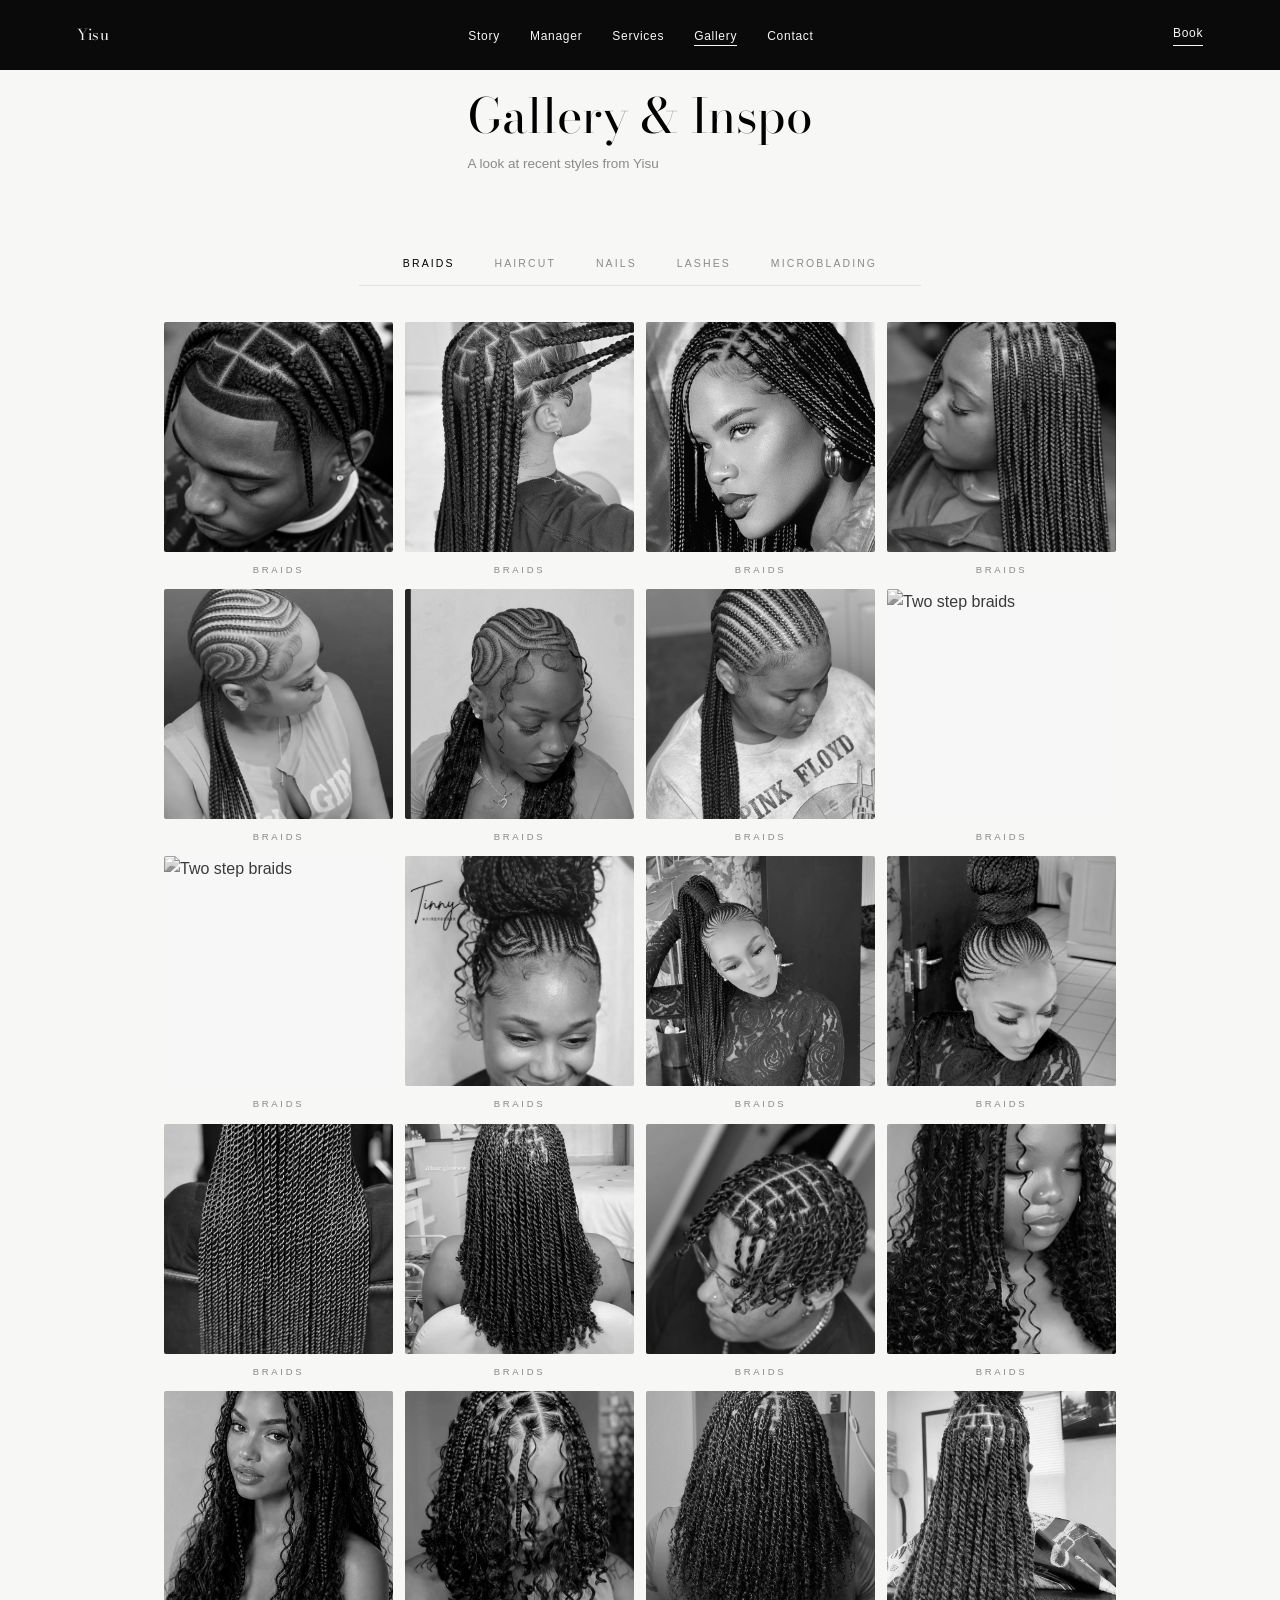
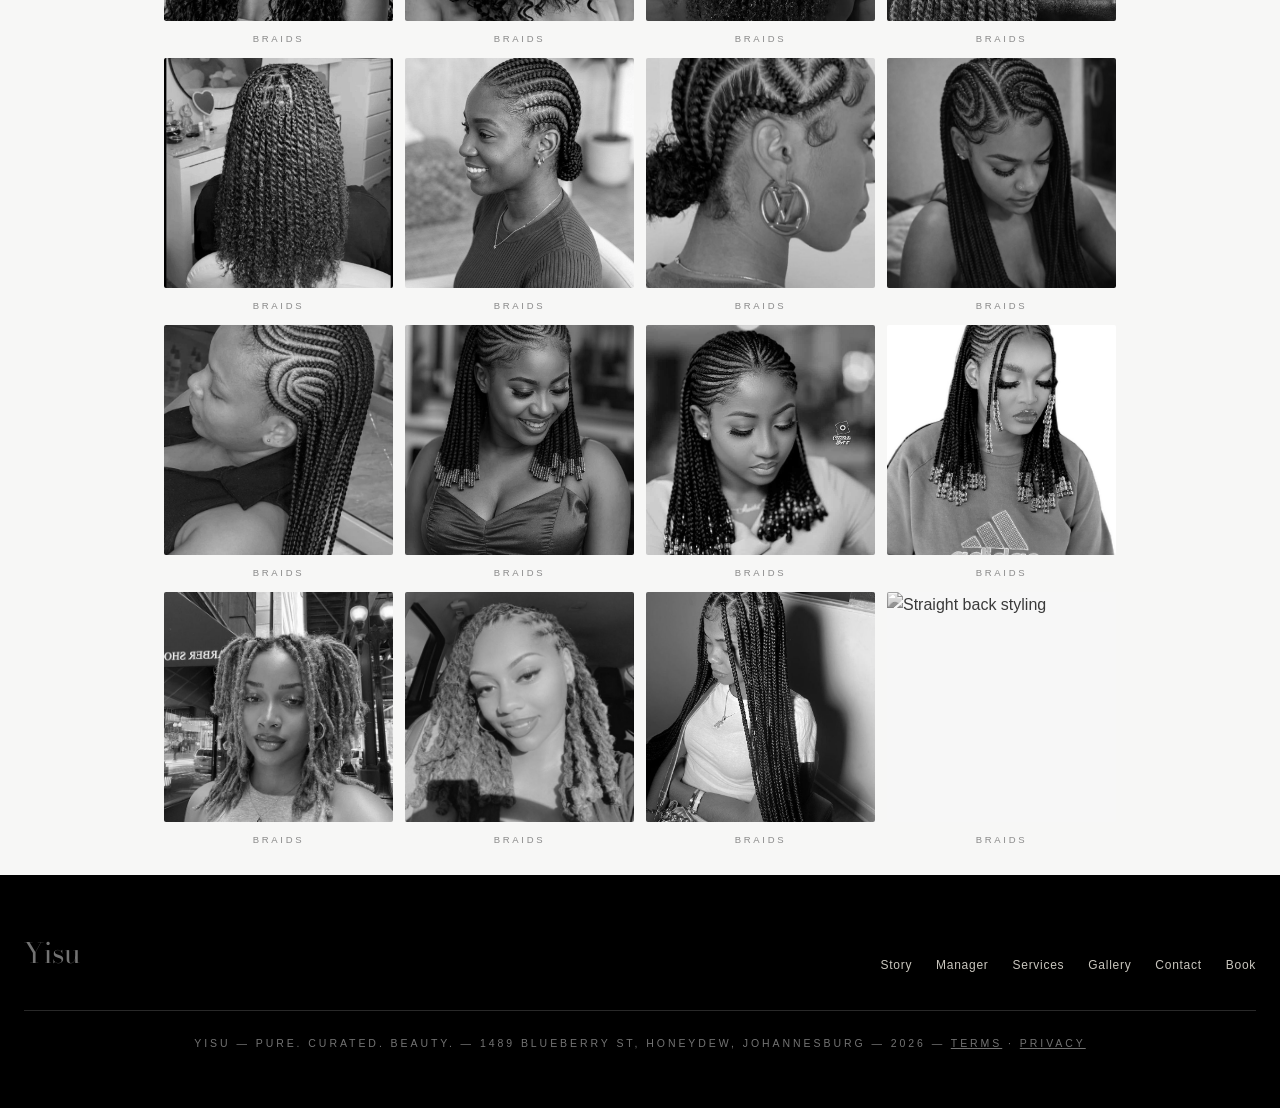
==== yisu-beauty-gallery.html @ 81890f87 "first commit" ====
<!DOCTYPE html>
<html lang="en">
<head>
<meta charset="UTF-8">
<meta name="viewport" content="width=device-width, initial-scale=1.0">
<title>Gallery — Yisu</title>
<meta name="description" content="Recent work from Yisu — braids, haircuts, nails, lashes and microblading.">
<link rel="preconnect" href="https://fonts.googleapis.com">
<link rel="preconnect" href="https://fonts.gstatic.com" crossorigin>
<link href="https://fonts.googleapis.com/css2?family=Bodoni+Moda:ital,opsz,wght@0,6..96,400;1,6..96,400&family=Archivo:wght@400;500&display=swap" rel="stylesheet">
<link rel="icon" type="image/svg+xml" href="favicon.svg">
<link rel="stylesheet" href="style.css">
<link rel="stylesheet" href="legacy-booking.css">
</head>
<body>

<nav class="nav nav--solid">
  <a href="index.html" class="nav-mark">Yisu</a>
  <ul class="nav-links">
    <li><a href="index.html#story">Story</a></li>
    <li><a href="index.html#team">Manager</a></li>
    <li><a href="services.html">Services</a></li>
    <li><a href="yisu-beauty-gallery.html" class="is-active">Gallery</a></li>
    <li><a href="index.html#contact">Contact</a></li>
  </ul>
  <a href="yisu-booking.html" class="nav-cta">Book</a>
</nav>

<section class="salon-hero">
  <a href="index.html" class="back-link">&larr; Yisu</a>
  <h1>Gallery &amp; Inspo</h1>
  <p class="salon-address">A look at recent styles from Yisu</p>
</section>

<div class="category-tabs">
  <button class="tab active" data-gallery-category="braids">Braids</button>
  <button class="tab" data-gallery-category="haircut-styles">Haircut</button>
  <button class="tab" data-gallery-category="nails">Nails</button>
  <button class="tab" data-gallery-category="lashes">Lashes</button>
  <button class="tab" data-gallery-category="microblading">Microblading</button>
</div>

<div class="gallery-grid" id="galleryGrid">

  <!-- Braids -->
  <div class="gallery-item" data-gallery-category="braids">
    <img data-lightbox="gallery" src="images/braidsmen.jpg" alt="Men's braids">
    <p class="gallery-caption">Braids</p>
  </div>
  <div class="gallery-item" data-gallery-category="braids">
    <img data-lightbox="gallery" src="images/single-box.jpg" alt="Box braids">
    <p class="gallery-caption">Braids</p>
  </div>
  <div class="gallery-item" data-gallery-category="braids">
    <img data-lightbox="gallery" src="images/singles2.jpg" alt="Singles">
    <p class="gallery-caption">Braids</p>
  </div>
  <div class="gallery-item" data-gallery-category="braids">
    <img data-lightbox="gallery" src="images/singles1.jpg" alt="Singles">
    <p class="gallery-caption">Braids</p>
  </div>
  <div class="gallery-item" data-gallery-category="braids">
    <img data-lightbox="gallery" src="images/straightback1.jpg" alt="Straight back">
    <p class="gallery-caption">Braids</p>
  </div>
  <div class="gallery-item" data-gallery-category="braids">
    <img data-lightbox="gallery" src="images/straightback2.jpg" alt="Straight back">
    <p class="gallery-caption">Braids</p>
  </div>
  <div class="gallery-item" data-gallery-category="braids">
    <img data-lightbox="gallery" src="images/straightback4.jpg" alt="Straight back">
    <p class="gallery-caption">Braids</p>
  </div>
  <div class="gallery-item" data-gallery-category="braids">
    <img data-lightbox="gallery" src="images/2-step-braids-1.jpg" alt="Two step braids">
    <p class="gallery-caption">Braids</p>
  </div>
  <div class="gallery-item" data-gallery-category="braids">
    <img data-lightbox="gallery" src="images/2-step-braids-2.jpg" alt="Two step braids">
    <p class="gallery-caption">Braids</p>
  </div>
  <div class="gallery-item" data-gallery-category="braids">
    <img data-lightbox="gallery" src="images/straightup1.jpg" alt="Straight up">
    <p class="gallery-caption">Braids</p>
  </div>
  <div class="gallery-item" data-gallery-category="braids">
    <img data-lightbox="gallery" src="images/straightup2.jpg" alt="Straight up">
    <p class="gallery-caption">Braids</p>
  </div>
  <div class="gallery-item" data-gallery-category="braids">
    <img data-lightbox="gallery" src="images/straightup3.jpg" alt="Straight up">
    <p class="gallery-caption">Braids</p>
  </div>
  <div class="gallery-item" data-gallery-category="braids">
    <img data-lightbox="gallery" src="images/twist1.jpg" alt="Twist">
    <p class="gallery-caption">Braids</p>
  </div>
  <div class="gallery-item" data-gallery-category="braids">
    <img data-lightbox="gallery" src="images/twist2.jpg" alt="Twist">
    <p class="gallery-caption">Braids</p>
  </div>
  <div class="gallery-item" data-gallery-category="braids">
    <img data-lightbox="gallery" src="images/twist3.jpg" alt="Twist">
    <p class="gallery-caption">Braids</p>
  </div>
  <div class="gallery-item" data-gallery-category="braids">
    <img data-lightbox="gallery" src="images/knotless1.jpg" alt="Knotless">
    <p class="gallery-caption">Braids</p>
  </div>
  <div class="gallery-item" data-gallery-category="braids">
    <img data-lightbox="gallery" src="images/knotless2.jpg" alt="Knotless">
    <p class="gallery-caption">Braids</p>
  </div>
  <div class="gallery-item" data-gallery-category="braids">
    <img data-lightbox="gallery" src="images/knotless3.jpg" alt="Knotless">
    <p class="gallery-caption">Braids</p>
  </div>
  <div class="gallery-item" data-gallery-category="braids">
    <img data-lightbox="gallery" src="images/kinky1.jpg" alt="Kinky braids">
    <p class="gallery-caption">Braids</p>
  </div>
  <div class="gallery-item" data-gallery-category="braids">
    <img data-lightbox="gallery" src="images/kinky2.jpg" alt="Kinky braids">
    <p class="gallery-caption">Braids</p>
  </div>
  <div class="gallery-item" data-gallery-category="braids">
    <img data-lightbox="gallery" src="images/kinky3.jpg" alt="Kinky braids">
    <p class="gallery-caption">Braids</p>
  </div>
  <div class="gallery-item" data-gallery-category="braids">
    <img data-lightbox="gallery" src="images/corn1.jpg" alt="Freehand">
    <p class="gallery-caption">Braids</p>
  </div>
  <div class="gallery-item" data-gallery-category="braids">
    <img data-lightbox="gallery" src="images/corn2.jpg" alt="Freehand">
    <p class="gallery-caption">Braids</p>
  </div>
  <div class="gallery-item" data-gallery-category="braids">
    <img data-lightbox="gallery" src="images/twostepL1.jpg" alt="Two steps (long)">
    <p class="gallery-caption">Braids</p>
  </div>
  <div class="gallery-item" data-gallery-category="braids">
    <img data-lightbox="gallery" src="images/twostepL2.jpg" alt="Two steps (long)">
    <p class="gallery-caption">Braids</p>
  </div>
  <div class="gallery-item" data-gallery-category="braids">
    <img data-lightbox="gallery" src="images/twostepshort1.jpg" alt="Two steps (short)">
    <p class="gallery-caption">Braids</p>
  </div>
  <div class="gallery-item" data-gallery-category="braids">
    <img data-lightbox="gallery" src="images/twostepshort2.jpg" alt="Two steps (short)">
    <p class="gallery-caption">Braids</p>
  </div>
  <div class="gallery-item" data-gallery-category="braids">
    <img data-lightbox="gallery" src="images/twostepshort3.jpg" alt="Two steps (short)">
    <p class="gallery-caption">Braids</p>
  </div>
  <div class="gallery-item" data-gallery-category="braids">
    <img data-lightbox="gallery" src="images/dreadlock1.jpg" alt="Dreadlocks">
    <p class="gallery-caption">Braids</p>
  </div>
  <div class="gallery-item" data-gallery-category="braids">
    <img data-lightbox="gallery" src="images/dreadlock2.jpg" alt="Dreadlocks">
    <p class="gallery-caption">Braids</p>
  </div>
  <div class="gallery-item" data-gallery-category="braids">
    <img data-lightbox="gallery" src="images/boxbraids1.jpg" alt="Box braids">
    <p class="gallery-caption">Braids</p>
  </div>
  <div class="gallery-item" data-gallery-category="braids">
    <img data-lightbox="gallery" src="images/straightback-video.jpeg" alt="Straight back styling">
    <p class="gallery-caption">Braids</p>
  </div>

  <!-- Haircut -->
  <div class="gallery-item" data-gallery-category="haircut-styles" style="display:none;">
    <img data-lightbox="gallery" src="images/haircut.jpg" alt="Haircut">
    <p class="gallery-caption">Haircut</p>
  </div>
  <div class="gallery-item" data-gallery-category="haircut-styles" style="display:none;">
    <img data-lightbox="gallery" src="images/haircut2.jpg" alt="Haircut">
    <p class="gallery-caption">Haircut</p>
  </div>
  <div class="gallery-item" data-gallery-category="haircut-styles" style="display:none;">
    <img data-lightbox="gallery" src="images/haircut3.jpg" alt="Haircut">
    <p class="gallery-caption">Haircut</p>
  </div>
  <div class="gallery-item" data-gallery-category="haircut-styles" style="display:none;">
    <img data-lightbox="gallery" src="images/haircut4.jpg" alt="Haircut">
    <p class="gallery-caption">Haircut</p>
  </div>
  <div class="gallery-item" data-gallery-category="haircut-styles" style="display:none;">
    <img data-lightbox="gallery" src="images/haircut5.jpg" alt="Haircut">
    <p class="gallery-caption">Haircut</p>
  </div>
  <div class="gallery-item" data-gallery-category="haircut-styles" style="display:none;">
    <img data-lightbox="gallery" src="images/haircut6.jpg" alt="Haircut">
    <p class="gallery-caption">Haircut</p>
  </div>
  <div class="gallery-item" data-gallery-category="haircut-styles" style="display:none;">
    <img data-lightbox="gallery" src="images/cutandbeard.jpg" alt="Cut and beard">
    <p class="gallery-caption">Haircut</p>
  </div>
  <div class="gallery-item" data-gallery-category="haircut-styles" style="display:none;">
    <img data-lightbox="gallery" src="images/cutandbleach.jpg" alt="Cut and bleach">
    <p class="gallery-caption">Haircut</p>
  </div>
  <div class="gallery-item" data-gallery-category="haircut-styles" style="display:none;">
    <img data-lightbox="gallery" src="images/cutanddye.jpg" alt="Cut and dye">
    <p class="gallery-caption">Haircut</p>
  </div>
  <div class="gallery-item" data-gallery-category="haircut-styles" style="display:none;">
    <img data-lightbox="gallery" src="images/cutanddye3.jpg" alt="Cut and dye">
    <p class="gallery-caption">Haircut</p>
  </div>
  <div class="gallery-item" data-gallery-category="haircut-styles" style="display:none;">
    <img data-lightbox="gallery" src="images/cutandbraids.jpg" alt="Cut and braids">
    <p class="gallery-caption">Haircut</p>
  </div>
  <div class="gallery-item" data-gallery-category="haircut-styles" style="display:none;">
    <img data-lightbox="gallery" src="images/trim.jpg" alt="Trim">
    <p class="gallery-caption">Haircut</p>
  </div>
  <div class="gallery-item" data-gallery-category="haircut-styles" style="display:none;">
    <img data-lightbox="gallery" src="images/trim2.jpg" alt="Trim">
    <p class="gallery-caption">Haircut</p>
  </div>
  <div class="gallery-item" data-gallery-category="haircut-styles" style="display:none;">
    <img data-lightbox="gallery" src="images/trim3.jpg" alt="Trim">
    <p class="gallery-caption">Haircut</p>
  </div>
  <div class="gallery-item" data-gallery-category="haircut-styles" style="display:none;">
    <img data-lightbox="gallery" src="images/grey-hair.jpg" alt="Grey hair colour">
    <p class="gallery-caption">Haircut</p>
  </div>

  <!-- Nails -->
  <div class="gallery-item" data-gallery-category="nails" style="display:none;">
    <img data-lightbox="gallery" src="images/acrylicshort2.jpeg" alt="Acrylic nails">
    <p class="gallery-caption">Nails</p>
  </div>
  <div class="gallery-item" data-gallery-category="nails" style="display:none;">
    <img data-lightbox="gallery" src="images/acrylicshort.jpg" alt="Acrylic nails">
    <p class="gallery-caption">Nails</p>
  </div>
  <div class="gallery-item" data-gallery-category="nails" style="display:none;">
    <img data-lightbox="gallery" src="images/acrylic6.jpg" alt="Acrylic nails">
    <p class="gallery-caption">Nails</p>
  </div>
  <div class="gallery-item" data-gallery-category="nails" style="display:none;">
    <img data-lightbox="gallery" src="images/acrylic5.jpg" alt="Acrylic nails">
    <p class="gallery-caption">Nails</p>
  </div>
  <div class="gallery-item" data-gallery-category="nails" style="display:none;">
    <img data-lightbox="gallery" src="images/acrylic4.jpg" alt="Acrylic nails">
    <p class="gallery-caption">Nails</p>
  </div>
  <div class="gallery-item" data-gallery-category="nails" style="display:none;">
    <img data-lightbox="gallery" src="images/acrylic3.jpg" alt="Acrylic nails">
    <p class="gallery-caption">Nails</p>
  </div>
  <div class="gallery-item" data-gallery-category="nails" style="display:none;">
    <img data-lightbox="gallery" src="images/acrylic2.jpg" alt="Acrylic nails">
    <p class="gallery-caption">Nails</p>
  </div>
  <div class="gallery-item" data-gallery-category="nails" style="display:none;">
    <img data-lightbox="gallery" src="images/acrylic1.jpg" alt="Acrylic nails">
    <p class="gallery-caption">Nails</p>
  </div>

  <!-- Lashes -->
  <div class="gallery-item" data-gallery-category="lashes" style="display:none;">
    <img data-lightbox="gallery" src="images/cluster2.jpg" alt="Cluster lashes">
    <p class="gallery-caption">Lashes</p>
  </div>
  <div class="gallery-item" data-gallery-category="lashes" style="display:none;">
    <img data-lightbox="gallery" src="images/cluster3.jpg" alt="Cluster lashes">
    <p class="gallery-caption">Lashes</p>
  </div>
  <div class="gallery-item" data-gallery-category="lashes" style="display:none;">
    <img data-lightbox="gallery" src="images/indi1.jpg" alt="Individual lashes">
    <p class="gallery-caption">Lashes</p>
  </div>
  <div class="gallery-item" data-gallery-category="lashes" style="display:none;">
    <img data-lightbox="gallery" src="images/indi2.jpg" alt="Individual lashes">
    <p class="gallery-caption">Lashes</p>
  </div>
  <div class="gallery-item" data-gallery-category="lashes" style="display:none;">
    <img data-lightbox="gallery" src="images/indi3.jpg" alt="Individual lashes">
    <p class="gallery-caption">Lashes</p>
  </div>

  <!-- Microblading -->
  <div class="gallery-item" data-gallery-category="microblading" style="display:none;">
    <img data-lightbox="gallery" src="images/micorblading1.jpg" alt="Microblading">
    <p class="gallery-caption">Microblading</p>
  </div>
  <div class="gallery-item" data-gallery-category="microblading" style="display:none;">
    <img data-lightbox="gallery" src="images/micorblading2.jpg" alt="Microblading">
    <p class="gallery-caption">Microblading</p>
  </div>
  <div class="gallery-item" data-gallery-category="microblading" style="display:none;">
    <img data-lightbox="gallery" src="images/microblading3.jpg" alt="Microblading">
    <p class="gallery-caption">Microblading</p>
  </div>

</div>

<footer class="site-footer">
  <div class="footer-top">
    <span class="footer-mark">Yisu</span>
    <ul class="footer-nav">
      <li><a href="index.html#story">Story</a></li>
      <li><a href="index.html#team">Manager</a></li>
      <li><a href="services.html">Services</a></li>
      <li><a href="yisu-beauty-gallery.html">Gallery</a></li>
      <li><a href="index.html#contact">Contact</a></li>
      <li><a href="yisu-booking.html">Book</a></li>
    </ul>
  </div>
  <p class="footer-fine">Yisu — Pure. Curated. Beauty. — 1489 Blueberry St, Honeydew, Johannesburg — 2026 — <a href="terms.html" style="color:inherit;">Terms</a> &middot; <a href="privacy.html" style="color:inherit;">Privacy</a></p>
</footer>

<script src="script.js"></script>
<script>
  document.querySelectorAll('.tab').forEach(function (tab) {
    tab.addEventListener('click', function () {
      document.querySelectorAll('.tab').forEach(t => t.classList.remove('active'));
      tab.classList.add('active');
      const category = tab.getAttribute('data-gallery-category');
      document.querySelectorAll('.gallery-item').forEach(function (item) {
        item.style.display = item.getAttribute('data-gallery-category') === category ? 'block' : 'none';
      });
    });
  });
</script>

</body>
</html>
---- style.css ----
/* ============================================================
   YISU — standalone brand site
   Grounded in the logo: macro/glitter photography, didone
   wordmark, tight editorial grid, texture over flat minimalism.
   ============================================================ */

:root {
  --ink:      #0A0A0A;
  --paper:    #FAFAF8;
  --stone:    #C9C6BE;
  --taupe:    #8A8580;
  --line:     rgba(10, 10, 10, 0.12);
  --line-on-dark: rgba(255, 255, 255, 0.16);

  --display: "Bodoni Moda", Didot, "Times New Roman", serif;
  --sans: "Archivo", -apple-system, BlinkMacSystemFont, "Segoe UI", sans-serif;

  --ease: cubic-bezier(0.16, 1, 0.3, 1);
  --edge: 6vw;
}

* { box-sizing: border-box; }

html { scroll-behavior: smooth; }

body {
  margin: 0;
  background: var(--paper);
  color: var(--ink);
  font-family: var(--sans);
  font-size: 16px;
  font-weight: 400;
  line-height: 1.6;
  -webkit-font-smoothing: antialiased;
}

img { max-width: 100%; display: block; }
a { color: inherit; }

::selection { background: var(--ink); color: var(--paper); }

@media (prefers-reduced-motion: reduce) {
  html { scroll-behavior: auto; }
  * { animation: none !important; transition: none !important; }
}

/* ============================================================
   NAV — thin, fixed, minimal. No logo lockup repeated —
   the wordmark only appears once, in the hero.
   ============================================================ */

.nav {
  position: fixed;
  top: 0; left: 0; right: 0;
  z-index: 90;
  display: flex;
  align-items: center;
  justify-content: space-between;
  padding: 22px var(--edge);
  mix-blend-mode: difference;
  transition: background 0.3s var(--ease), padding 0.3s var(--ease);
}

.nav--solid {
  mix-blend-mode: normal;
  background: var(--ink);
}

.nav.is-scrolled {
  mix-blend-mode: normal;
  background: var(--ink);
  padding-top: 16px;
  padding-bottom: 16px;
}

.nav * { color: var(--paper); }

.nav-mark {
  font-family: var(--display);
  font-size: 15px;
  letter-spacing: 0.02em;
  text-decoration: none;
}

.nav-links {
  display: flex;
  gap: 30px;
  list-style: none;
  margin: 0;
  padding: 0;
}

.nav-links a {
  font-size: 12px;
  letter-spacing: 0.06em;
  text-decoration: none;
  position: relative;
  padding-bottom: 3px;
}

.nav-links a::after {
  content: "";
  position: absolute;
  left: 0; bottom: 0;
  width: 100%;
  height: 1px;
  background: currentColor;
  transform: scaleX(0);
  transform-origin: right;
  transition: transform 0.5s var(--ease);
}

.nav-links a:hover::after,
.nav-links a.is-active::after {
  transform: scaleX(1);
  transform-origin: left;
}

.nav-cta {
  font-size: 12px;
  letter-spacing: 0.06em;
  text-decoration: none;
  border-bottom: 1px solid currentColor;
  padding-bottom: 2px;
}

@media (max-width: 720px) {
  .nav-links { display: none; }
}

/* ============================================================
   HERO — a single full-bleed image. The buttons float over it,
   pinned low so they clear the logo sitting mid-frame.
   ============================================================ */

.hero {
  position: relative;
  height: 100svh;
  min-height: 560px;
  background: #050505;
  overflow: hidden;
}

.hero-image {
  position: absolute;
  inset: 0;
}

.hero-image .frame {
  position: absolute;
  inset: 0;
  background-size: cover;
  background-position: center;
  animation: heroSettle 2.4s var(--ease) both;
}

@keyframes heroSettle {
  from { transform: scale(1.06); opacity: 0.4; }
  to   { transform: scale(1);    opacity: 1; }
}

/* soft dark base so the buttons stay legible on any photo */
.hero-image::after {
  content: "";
  position: absolute;
  inset: 0;
  background: linear-gradient(to top, rgba(10,10,10,0.62) 0%, rgba(10,10,10,0) 38%);
  pointer-events: none;
}

.hero-actions {
  position: absolute;
  left: 0; right: 0;
  bottom: clamp(36px, 9vh, 88px);
  z-index: 2;
  display: flex;
  justify-content: center;
  gap: 18px;
  padding: 0 var(--edge);
  flex-wrap: wrap;
}

.btn {
  display: inline-flex;
  align-items: center;
  justify-content: center;
  gap: 10px;
  font-size: 13px;
  letter-spacing: 0.04em;
  text-decoration: none;
  padding: 16px 30px;
  border: 1px solid currentColor;
  transition: background 0.4s var(--ease), color 0.4s var(--ease), border-color 0.4s var(--ease);
}

.btn-solid {
  background: var(--paper);
  color: var(--ink);
  border-color: var(--paper);
}

.btn-solid:hover { background: transparent; color: var(--paper); }

.btn-ghost {
  color: var(--paper);
  background: rgba(10, 10, 10, 0.35);
  backdrop-filter: blur(6px);
  -webkit-backdrop-filter: blur(6px);
}

.btn-ghost:hover { background: var(--paper); color: var(--ink); }

@media (max-width: 520px) {
  .hero-actions { flex-direction: column; align-items: stretch; }
}

.visually-hidden {
  position: absolute;
  width: 1px; height: 1px;
  margin: -1px; padding: 0;
  overflow: hidden;
  clip: rect(0, 0, 0, 0);
  white-space: nowrap;
  border: 0;
}

/* ============================================================
   SECTION SHELL
   ============================================================ */

.section {
  padding: clamp(70px, 12vw, 140px) var(--edge);
  border-top: 1px solid var(--line);
}

.section-head {
  display: grid;
  grid-template-columns: minmax(0, 340px) 1fr;
  gap: clamp(24px, 5vw, 70px);
  margin-bottom: clamp(46px, 7vw, 88px);
}

@media (max-width: 780px) {
  .section-head { grid-template-columns: 1fr; }
}

.section-kicker {
  font-family: var(--display);
  font-style: italic;
  font-size: 20px;
  color: var(--taupe);
  margin: 0;
}

.section-title {
  font-family: var(--display);
  font-weight: 400;
  font-size: clamp(2rem, 4vw, 2.9rem);
  line-height: 1.08;
  letter-spacing: -0.01em;
  margin: 0 0 20px;
  max-width: 14ch;
}

.section-lede {
  font-size: 15px;
  color: var(--taupe);
  max-width: 42ch;
  line-height: 1.7;
  margin: 0;
}

/* ============================================================
   STORY — CEO. Offset editorial grid, not centered.
   ============================================================ */

.story {
  display: grid;
  grid-template-columns: 0.85fr 1.15fr;
  gap: clamp(30px, 6vw, 80px);
  align-items: start;
}

@media (max-width: 860px) {
  .story { grid-template-columns: 1fr; }
}

.story-portrait {
  position: relative;
  aspect-ratio: 4 / 5;
  background: var(--ink);
  overflow: hidden;
}

.story-portrait img {
  width: 100%; height: 100%;
  object-fit: cover;
  filter: grayscale(100%);
  transition: filter 0.8s var(--ease);
}

.story-portrait:hover img { filter: grayscale(0%); }

.placeholder-slot {
  width: 100%; height: 100%;
  display: flex;
  align-items: center;
  justify-content: center;
  text-align: center;
  padding: 24px;
  background:
    repeating-linear-gradient(135deg, rgba(10,10,10,0.04) 0 14px, transparent 14px 28px),
    var(--ink);
  color: var(--stone);
  font-size: 11px;
  letter-spacing: 0.12em;
  border: 1px dashed var(--line-on-dark);
}

.story-name {
  font-family: var(--display);
  font-size: 15px;
  letter-spacing: 0.02em;
  margin: 16px 0 0;
}

.story-role {
  font-size: 11px;
  letter-spacing: 0.12em;
  color: var(--taupe);
  margin: 4px 0 0;
}

.story-copy p {
  font-size: 16px;
  line-height: 1.85;
  color: var(--ink);
  max-width: 52ch;
  margin: 0 0 22px;
}

.story-copy p:first-of-type::first-letter {
  font-family: var(--display);
  font-size: 3.6em;
  float: left;
  line-height: 0.8;
  padding: 0.05em 0.08em 0 0;
}

/* ============================================================
   TEAM — manager set apart and larger; staff in a quiet grid.
   ============================================================ */

.manager {
  display: grid;
  grid-template-columns: 220px 1fr;
  gap: 34px;
  align-items: center;
  padding-bottom: clamp(46px, 7vw, 80px);
  margin-bottom: clamp(46px, 7vw, 80px);
  border-bottom: 1px solid var(--line);
}

@media (max-width: 620px) {
  .manager { grid-template-columns: 1fr; }
}

.manager-portrait {
  aspect-ratio: 1;
  overflow: hidden;
  background: var(--ink);
}

.manager-portrait img {
  width: 100%; height: 100%;
  object-fit: cover;
  filter: grayscale(100%);
  transition: filter 0.8s var(--ease);
}

.manager-portrait:hover img { filter: grayscale(0%); }

.manager-label {
  font-size: 11px;
  letter-spacing: 0.14em;
  color: var(--taupe);
  margin: 0 0 10px;
}

.manager-name {
  font-family: var(--display);
  font-size: clamp(1.6rem, 3vw, 2.1rem);
  margin: 0 0 8px;
}

.manager-note {
  font-size: 14px;
  color: var(--taupe);
  max-width: 46ch;
  line-height: 1.7;
  margin: 0;
}

.team-grid {
  display: grid;
  grid-template-columns: repeat(auto-fill, minmax(190px, 1fr));
  gap: clamp(20px, 3vw, 34px);
}

.team-card { text-align: left; }

.team-photo {
  aspect-ratio: 4 / 5;
  overflow: hidden;
  background: var(--ink);
  margin-bottom: 14px;
}

.team-photo img {
  width: 100%; height: 100%;
  object-fit: cover;
  filter: grayscale(100%);
  transition: filter 0.7s var(--ease), transform 0.7s var(--ease);
}

.team-card:hover .team-photo img {
  filter: grayscale(0%);
  transform: scale(1.03);
}

.team-name {
  font-family: var(--display);
  font-size: 16px;
  margin: 0 0 3px;
}

.team-role {
  font-size: 11px;
  letter-spacing: 0.08em;
  color: var(--taupe);
  margin: 0;
}

/* ============================================================
   SERVICES PREVIEW
   ============================================================ */

.services-list {
  display: flex;
  flex-direction: column;
}

.service-line {
  display: flex;
  justify-content: space-between;
  align-items: baseline;
  gap: 20px;
  padding: 20px 0;
  border-bottom: 1px solid var(--line);
  text-decoration: none;
  color: var(--ink);
}

.service-line-name {
  font-family: var(--display);
  font-size: 19px;
}

.service-line-meta {
  font-size: 12px;
  color: var(--taupe);
  white-space: nowrap;
}

.services-cta {
  margin-top: 30px;
  display: inline-block;
  font-size: 13px;
  letter-spacing: 0.04em;
  text-decoration: none;
  border-bottom: 1px solid var(--ink);
  padding-bottom: 2px;
}

/* ============================================================
   GALLERY TEASER
   ============================================================ */

.gallery-strip {
  display: grid;
  grid-template-columns: repeat(4, 1fr);
  gap: 10px;
}

@media (max-width: 760px) {
  .gallery-strip { grid-template-columns: repeat(2, 1fr); }
}

.gallery-tile {
  aspect-ratio: 3 / 4;
  overflow: hidden;
  background: var(--ink);
}

.gallery-tile img {
  width: 100%; height: 100%;
  object-fit: cover;
  filter: grayscale(100%);
  transition: filter 0.7s var(--ease), transform 0.7s var(--ease);
}

.gallery-tile:hover img {
  filter: grayscale(0%);
  transform: scale(1.04);
}

/* ============================================================
   CONTACT — info only, no form.
   ============================================================ */

.contact {
  display: grid;
  grid-template-columns: 1fr 1fr;
  gap: clamp(30px, 6vw, 80px);
}

@media (max-width: 780px) {
  .contact { grid-template-columns: 1fr; }
}

.contact-block dt {
  font-size: 11px;
  letter-spacing: 0.12em;
  color: var(--taupe);
  margin: 0 0 6px;
}

.contact-block dd {
  font-family: var(--display);
  font-size: 20px;
  margin: 0 0 30px;
}

.contact-block a {
  text-decoration: none;
  border-bottom: 1px solid var(--line);
  transition: border-color 0.3s var(--ease);
}

.contact-block a:hover { border-color: var(--ink); }

.manager-card {
  display: flex;
  gap: 20px;
  align-items: center;
  padding: 24px;
  background: var(--ink);
  color: var(--paper);
}

.manager-card .story-portrait {
  width: 90px; height: 90px;
  aspect-ratio: 1;
  flex-shrink: 0;
}

.manager-card-name {
  font-family: var(--display);
  font-size: 17px;
  margin: 0 0 4px;
}

.manager-card-note {
  font-size: 12px;
  color: var(--stone);
  margin: 0;
  line-height: 1.6;
}

.map-frame {
  margin-top: clamp(30px, 5vw, 50px);
  width: 100%;
  height: 360px;
  border: 1px solid var(--line);
  overflow: hidden;
  filter: grayscale(65%) contrast(1.05);
  transition: filter 0.6s var(--ease);
}

.map-frame:hover {
  filter: grayscale(0%);
}

.map-frame iframe {
  display: block;
  width: 100%;
  height: 100%;
}

@media (max-width: 620px) {
  .map-frame { height: 280px; }
}

/* ============================================================
   FOOTER
   ============================================================ */

.site-footer {
  background: var(--ink);
  color: var(--paper);
  padding: 50px var(--edge) 34px;
}

.footer-top {
  display: flex;
  justify-content: space-between;
  align-items: flex-end;
  flex-wrap: wrap;
  gap: 24px;
  padding-bottom: 34px;
  margin-bottom: 24px;
  border-bottom: 1px solid var(--line-on-dark);
}

.footer-mark {
  font-family: var(--display);
  font-size: 28px;
}

.footer-nav {
  display: flex;
  gap: 24px;
  list-style: none;
  padding: 0; margin: 0;
  flex-wrap: wrap;
}

.footer-nav a {
  font-size: 12px;
  letter-spacing: 0.06em;
  text-decoration: none;
  color: var(--stone);
}

.footer-nav a:hover { color: var(--paper); }

.footer-fine {
  font-size: 11px;
  color: var(--taupe);
  letter-spacing: 0.02em;
}

/* ============================================================
   SCROLL REVEAL — one entrance style, used consistently
   ============================================================ */

.reveal {
  opacity: 0;
  transform: translateY(24px);
  transition: opacity 0.9s var(--ease), transform 0.9s var(--ease);
}

.reveal.is-in {
  opacity: 1;
  transform: none;
}

/* ============================================================
   SERVICES PAGE — full browsable menu, editorial style.
   Distinct from the booking wizard: this page is for reading
   and deciding, not transacting.
   ============================================================ */

.services-hero {
  padding: clamp(120px, 16vw, 180px) var(--edge) clamp(50px, 8vw, 80px);
  background: var(--ink);
  color: var(--paper);
}

.services-hero .section-kicker { color: var(--stone); }

.services-hero .section-title {
  color: var(--paper);
  max-width: 16ch;
}

.services-hero .section-lede { color: var(--stone); max-width: 48ch; }

.services-nav {
  display: flex;
  flex-wrap: wrap;
  gap: 10px 26px;
  margin-top: 36px;
  padding-top: 30px;
  border-top: 1px solid var(--line-on-dark);
}

.services-nav a {
  font-size: 12px;
  letter-spacing: 0.1em;
  text-decoration: none;
  color: var(--stone);
  transition: color 0.3s var(--ease);
}

.services-nav a:hover { color: var(--paper); }

.menu-section {
  padding: clamp(50px, 8vw, 90px) var(--edge);
  border-top: 1px solid var(--line);
  max-width: 980px;
  margin: 0 auto;
}

.menu-section-head {
  display: flex;
  align-items: baseline;
  justify-content: space-between;
  gap: 20px;
  margin-bottom: 8px;
}

.menu-section-title {
  font-family: var(--display);
  font-style: italic;
  font-size: clamp(1.6rem, 3vw, 2.1rem);
  margin: 0;
}

.menu-section-count {
  font-size: 12px;
  color: var(--taupe);
  white-space: nowrap;
}

.menu-list {
  margin-top: 24px;
}

.menu-item {
  display: grid;
  grid-template-columns: 1fr auto auto;
  align-items: baseline;
  gap: 18px;
  padding: 18px 0;
  border-bottom: 1px solid var(--line);
}

.menu-item-name {
  font-family: var(--display);
  font-size: 18px;
}

.menu-item-time {
  font-size: 12px;
  color: var(--taupe);
  white-space: nowrap;
}

.menu-item-price {
  font-size: 16px;
  white-space: nowrap;
  min-width: 64px;
  text-align: right;
}

.menu-item-book {
  grid-column: 1 / -1;
  margin-top: 4px;
}

.menu-item-book a {
  font-size: 11px;
  letter-spacing: 0.08em;
  text-decoration: none;
  color: var(--taupe);
  border-bottom: 1px solid transparent;
  transition: color 0.3s var(--ease), border-color 0.3s var(--ease);
}

.menu-item-book a:hover {
  color: var(--ink);
  border-color: var(--ink);
}

@media (max-width: 560px) {
  .menu-item {
    grid-template-columns: 1fr auto;
  }
  .menu-item-time { grid-column: 1 / 2; }
}

.services-cta-band {
  background: var(--ink);
  color: var(--paper);
  padding: clamp(60px, 9vw, 100px) var(--edge);
  text-align: left;
}

.services-cta-band .section-title { color: var(--paper); max-width: 18ch; }
.services-cta-band .section-lede { color: var(--stone); }

.services-cta-band .btn-solid { margin-top: 30px; }

/* ============================================================
   LIGHTBOX — full-size image viewer with previous / next.
   Used by the homepage teaser and the gallery page.
   ============================================================ */

[data-lightbox] { cursor: zoom-in; }

.lb {
  position: fixed;
  inset: 0;
  z-index: 300;
  display: none;
  align-items: center;
  justify-content: center;
  background: rgba(6, 6, 6, 0.96);
  padding: 56px 72px;
}

.lb.is-open {
  display: flex;
  animation: lbFade 0.3s var(--ease);
}

@keyframes lbFade { from { opacity: 0; } to { opacity: 1; } }

.lb-figure {
  margin: 0;
  max-width: 100%;
  max-height: 100%;
  display: flex;
  flex-direction: column;
  align-items: center;
  gap: 14px;
}

.lb-img {
  max-width: 100%;
  max-height: calc(100svh - 150px);
  width: auto;
  height: auto;
  object-fit: contain;
  display: block;
}

.lb-caption {
  font-size: 12px;
  letter-spacing: 0.08em;
  color: var(--stone);
  text-align: center;
  min-height: 1.4em;
}

.lb-btn {
  position: absolute;
  background: none;
  border: 0;
  color: var(--paper);
  cursor: pointer;
  font-family: var(--sans);
  opacity: 0.7;
  transition: opacity 0.25s var(--ease);
  padding: 14px;
  line-height: 1;
}

.lb-btn:hover, .lb-btn:focus-visible { opacity: 1; outline: none; }

.lb-close { top: 14px; right: 18px; font-size: 32px; }
.lb-prev  { left: 10px;  top: 50%; transform: translateY(-50%); font-size: 34px; }
.lb-next  { right: 10px; top: 50%; transform: translateY(-50%); font-size: 34px; }

.lb-count {
  position: absolute;
  top: 24px; left: 28px;
  font-size: 12px;
  letter-spacing: 0.1em;
  color: var(--stone);
}

@media (max-width: 640px) {
  .lb { padding: 64px 12px 72px; }
  .lb-prev, .lb-next { top: auto; bottom: 14px; transform: none; }
  .lb-prev { left: 24px; }
  .lb-next { right: 24px; }
}

/* ============================================================
   LEGAL PAGES — Terms & Privacy. Plain, readable, editorial.
   ============================================================ */

.legal-hero {
  padding: clamp(120px, 16vw, 170px) var(--edge) clamp(40px, 6vw, 60px);
  background: var(--ink);
  color: var(--paper);
}

.legal-hero .section-title { color: var(--paper); max-width: 20ch; }
.legal-hero .section-lede { color: var(--stone); }
.legal-hero .updated { font-size: 12px; color: var(--taupe); margin-top: 20px; }

.legal-body {
  max-width: 760px;
  margin: 0 auto;
  padding: clamp(50px, 8vw, 90px) var(--edge);
}

.legal-body h2 {
  font-family: var(--display);
  font-style: italic;
  font-weight: 400;
  font-size: clamp(1.4rem, 2.6vw, 1.8rem);
  margin: 2.6em 0 0.7em;
}

.legal-body h2:first-child { margin-top: 0; }

.legal-body p, .legal-body li {
  font-size: 15px;
  line-height: 1.8;
  color: var(--ink);
  margin: 0 0 1.1em;
}

.legal-body ul { padding-left: 1.3em; }

.legal-body a { color: var(--ink); text-decoration: underline; text-underline-offset: 2px; }

.legal-body strong { font-weight: 500; }

.legal-nav-link {
  display: inline-block;
  margin-top: 2.5em;
  font-size: 13px;
  letter-spacing: 0.04em;
  text-decoration: none;
  border-bottom: 1px solid var(--ink);
  padding-bottom: 2px;
}
---- legacy-booking.css ----
/* ============================================================
   LEGACY-BOOKING.CSS
   Styles carried over from the shared SilkyTouch site so the
   booking wizard and gallery keep working, unchanged, on the
   new Yisu standalone site. Loaded only on those pages.
   ============================================================ */

/* Bridge: the old site used different variable names than the
   new style.css. Map them here so every rule below resolves
   correctly without editing each declaration individually. */
:root {
  --black: var(--ink, #0A0A0A);
  --white: #FFFFFF;
  --grey: var(--taupe, #8A8580);
  --graphite: var(--taupe, #8A8580);
  --line: rgba(10, 10, 10, 0.12);
  --radius: 8px;
  --radius-sm: 4px;
  --gold-light: #F0E4CC;
  --gold-dark: #8C6D38;
}

.site-footer,
.lower-body {
  background-color: var(--black, #0A0A0A);
  color: #fff;
  width: 100%;
  text-align: center;
  padding: 3.5rem 1.5rem;
}

.site-footer p {
  margin: 0;
  font-size: 10.5px;
  letter-spacing: 0.28em;
  text-transform: uppercase;
  font-weight: 300;
  color: rgba(255, 255, 255, 0.45);
}

.site-footer *,
.lower-body * {
  color: rgba(255, 255, 255, 0.45);
}

.dropdown-toggle,
.book-btn {
  background: transparent;
  border: 1px solid var(--line, #E2E2E2);
  border-radius: var(--radius-sm, 2px);
  font-size: 9.5px;
  font-weight: 400;
  letter-spacing: 0.24em;
  text-transform: uppercase;
  font-family: inherit;
  color: var(--black, #0A0A0A);
  padding: 10px 18px;
  cursor: pointer;
  white-space: nowrap;
  transition: all 0.35s var(--ease, ease);
}

.dropdown-toggle:hover,
.book-btn:hover {
  background: var(--black, #0A0A0A);
  color: #fff;
  border-color: var(--black, #0A0A0A);
}

:root {
  /* Palette — strictly monochrome */
  --black:      #000000;   /* the brand's own black */
  --near-black: #101010;   /* cards, footers */
  --graphite:   #3A3A3A;   /* body copy */
  --grey:       #8A8A8A;   /* secondary text */
  --pale:       #D8D8D8;   /* hairlines on dark */
  --line:       #E2E2E2;   /* hairlines on light */
  --paper:      #F7F7F6;   /* page background */
  --white:      #FFFFFF;

  /* Type */
  --display: "Bodoni Moda", Didot, "Times New Roman", serif;
  --sans: "Jost", -apple-system, BlinkMacSystemFont, "Segoe UI", sans-serif;

  /* Geometry — squarer than before, matching the wordmark's flat serifs */
  --radius: 4px;
  --radius-sm: 2px;

  --ease: cubic-bezier(0.22, 1, 0.36, 1);
}

* {
  box-sizing: border-box;
}

html, body {
  margin: 0;
  padding: 0;
  width: 100%;
  overflow-x: hidden;
  background-color: var(--paper);
  color: var(--graphite);
  font-family: var(--sans);
  font-size: 16px;
  font-weight: 300;
  line-height: 1.6;
  -webkit-font-smoothing: antialiased;
  display: flex;
  flex-direction: column;
  min-height: 100vh;
}

body {
  margin: 0;
  padding: 0;
  width: 100%;
  overflow-x: hidden;
  background-color: var(--paper);
  color: var(--graphite);
  font-family: var(--sans);
  font-size: 16px;
  font-weight: 300;
  line-height: 1.6;
  -webkit-font-smoothing: antialiased;
  display: flex;
  flex-direction: column;
  min-height: 100vh;
}

.salon-hero {
  padding: 3rem 1.5rem 2.5rem;
  background-color: var(--paper);
  max-width: 1000px;
  margin: 0 auto;
}

.back-link {
  font-size: 10px;
  letter-spacing: 0.28em;
  text-transform: uppercase;
  font-weight: 400;
  color: var(--grey);
  text-decoration: none;
  display: inline-block;
  margin-bottom: 20px;
  transition: color 0.3s var(--ease);
}

.salon-hero h1 {
  font-family: var(--display);
  font-size: clamp(2rem, 5vw, 3rem);
  font-weight: 400;
  line-height: 1.05;
  color: var(--black);
  margin: 0 0 12px;
}

.salon-address {
  font-size: 13.5px;
  font-weight: 300;
  color: var(--grey);
  margin: 0 0 26px;
  line-height: 1.6;
}

.hero-actions {
  display: flex;
  flex-direction: column;
  gap: 10px;
  max-width: 420px;
}

.btn-primary {
  background: var(--black);
  color: var(--white);
}

.btn-primary:hover {
  background: transparent;
  color: var(--black);
  transform: translateY(-2px);
}

.btn-secondary {
  width: 100%;
  height: 52px;
  border-radius: var(--radius-sm);
  font-size: 10.5px;
  font-weight: 400;
  letter-spacing: 0.28em;
  text-transform: uppercase;
  font-family: inherit;
  border: 1px solid var(--black);
  cursor: pointer;
  text-decoration: none;
  display: flex;
  align-items: center;
  justify-content: center;
  transition: background 0.4s var(--ease), color 0.4s var(--ease), transform 0.3s var(--ease);
}

.btn-secondary:hover {
  border-color: var(--black);
  transform: translateY(-2px);
}

.btn-secondary:focus-visible {
  outline: 1px solid var(--black);
  outline-offset: 3px;
}

.category-tabs {
  display: flex;
  gap: 0;
  overflow-x: auto;
  padding: 0 1.5rem;
  max-width: 1000px;
  margin: 0 auto 0.5rem;
  border-bottom: 1px solid var(--line);
  scrollbar-width: none;
}

.category-tabs::-webkit-scrollbar {
  display: none;
}

.tab {
  background: transparent;
  color: var(--grey);
  font-size: 10.5px;
  font-weight: 400;
  letter-spacing: 0.2em;
  text-transform: uppercase;
  font-family: inherit;
  padding: 16px 20px;
  white-space: nowrap;
  cursor: pointer;
  border: none;
  border-bottom: 1px solid transparent;
  margin-bottom: -1px;
  transition: color 0.3s var(--ease), border-color 0.3s var(--ease);
}

.tab:hover {
  color: var(--black);
}

.tab.active {
  color: var(--black);
  border-bottom-color: var(--black);
}

.service-section {
  padding: 1.5rem 1.5rem 0;
  max-width: 1000px;
  margin: 0 auto;
}

.service-row {
  display: flex;
  justify-content: space-between;
  align-items: center;
  padding: 20px 4px;
  border-bottom: 1px solid var(--line);
  transition: padding-left 0.35s var(--ease);
}

.service-row:hover {
  padding-left: 12px;
}

.service-name {
  font-family: var(--display);
  font-size: 17px;
  font-weight: 400;
  color: var(--black);
  margin: 0;
}

.service-price {
  font-size: 11px;
  letter-spacing: 0.16em;
  color: var(--grey);
  margin: 5px 0 0;
}

.book-btn {
  background: transparent;
  border: 1px solid var(--line);
  border-radius: var(--radius-sm);
  font-size: 9.5px;
  font-weight: 400;
  letter-spacing: 0.24em;
  text-transform: uppercase;
  font-family: inherit;
  color: var(--black);
  padding: 10px 18px;
  cursor: pointer;
  white-space: nowrap;
  transition: all 0.35s var(--ease);
}

.book-btn:hover {
  background: var(--black);
  color: var(--white);
  border-color: var(--black);
}

.service-dropdown {
  display: none;
  padding: 2rem;
  background: var(--white);
  border: 1px solid var(--line);
  border-radius: var(--radius);
  margin: 0 0 12px;
}

.service-dropdown.open {
  display: block;
  animation: dropdownOpen 0.5s var(--ease);
}

@keyframes dropdownOpen {
  from { opacity: 0; transform: translateY(-10px); }
  to { opacity: 1; transform: none; }
}

.service-detail-images {
  display: grid;
  grid-template-columns: repeat(3, 1fr);
  gap: 12px;
  padding: 0;
  max-width: 1000px;
  margin: 0 auto 1.5rem;
}

.service-detail-images img {
  width: 100%;
  height: 170px;
  object-fit: cover;
  border-radius: var(--radius-sm);
  display: block;
  background: var(--paper);
  cursor: pointer;
  filter: grayscale(100%);
  transition: filter 0.6s var(--ease), transform 0.6s var(--ease);
}

.service-detail-images img:hover {
  filter: grayscale(0%);
  transform: scale(1.02);
}

.service-dropdown .service-detail-images img {
  height: 155px;
}

.info-pills {
  display: flex;
  gap: 10px;
  margin-bottom: 1.5rem;
  flex-wrap: wrap;
}

.info-pill {
  background: transparent;
  border: 1px solid var(--line);
  color: var(--black);
  font-size: 10px;
  font-weight: 400;
  letter-spacing: 0.16em;
  text-transform: uppercase;
  padding: 8px 16px;
  border-radius: var(--radius-sm);
  display: flex;
  align-items: center;
  gap: 6px;
}

.service-description {
  font-size: 14.5px;
  font-weight: 300;
  line-height: 1.75;
  color: var(--graphite);
  margin: 0 0 1.75rem;
}

.book-now-pulse {
  width: 100%;
  height: 56px;
  background: var(--black);
  color: var(--white);
  border: 1px solid var(--black);
  border-radius: var(--radius-sm);
  font-size: 10.5px;
  font-weight: 400;
  letter-spacing: 0.28em;
  text-transform: uppercase;
  font-family: inherit;
  cursor: pointer;
  text-decoration: none;
  display: flex;
  align-items: center;
  justify-content: center;
  transition: background 0.4s var(--ease), color 0.4s var(--ease), transform 0.3s var(--ease);
  animation: pulseBtn 2.8s ease-in-out infinite;
}

.book-now-pulse:hover {
  animation-play-state: paused;
  background: transparent;
  color: var(--black);
  transform: translateY(-2px);
}

@keyframes pulseBtn {
  0%, 100% { box-shadow: 0 0 0 0 rgba(0, 0, 0, 0); }
  50% { box-shadow: 0 0 0 5px rgba(0, 0, 0, 0.07); }
}

.gallery-grid {
  display: grid;
  grid-template-columns: repeat(auto-fill, minmax(210px, 1fr));
  gap: 12px;
  padding: 1.75rem 1.5rem;
  max-width: 1000px;
  margin: 0 auto;
}

.gallery-item {
  position: relative;
}

.gallery-grid img {
  width: 100%;
  height: 230px;
  object-fit: cover;
  border-radius: var(--radius-sm);
  background: var(--paper);
  display: block;
  cursor: pointer;
  filter: grayscale(100%);
  transition: filter 0.6s var(--ease), transform 0.6s var(--ease);
}

.gallery-item img:hover {
  filter: grayscale(0%);
  transform: scale(1.02);
}

.gallery-caption {
  font-size: 9.5px;
  letter-spacing: 0.28em;
  text-transform: uppercase;
  color: var(--grey);
  margin: 10px 0 0;
  text-align: center;
}

.empty-state {
  text-align: center;
  padding: 5rem 1.5rem;
  color: var(--grey);
  font-size: 14px;
  font-weight: 300;
  max-width: 460px;
  margin: 0 auto;
  line-height: 1.7;
}

.lightbox-overlay {
  position: fixed;
  inset: 0;
  width: 100%;
  height: 100%;
  background: rgba(0, 0, 0, 0.96);
  display: none;
  align-items: center;
  justify-content: center;
  z-index: 200;
  padding: 3rem 1.5rem;
}

.lightbox-overlay.show {
  display: flex;
  animation: lightboxIn 0.35s var(--ease);
}

@keyframes lightboxIn {
  from { opacity: 0; }
  to { opacity: 1; }
}

.lightbox-overlay img {
  max-width: 100%;
  max-height: 85vh;
  border-radius: var(--radius-sm);
  display: block;
}

.lightbox-close {
  position: absolute;
  top: 24px;
  right: 28px;
  background: none;
  border: none;
  color: var(--white);
  font-size: 32px;
  font-weight: 200;
  line-height: 1;
  cursor: pointer;
  padding: 4px 10px;
  opacity: 0.6;
  transition: opacity 0.3s var(--ease);
}

.lightbox-close:hover {
  opacity: 1;
}

.lightbox-caption {
  position: absolute;
  bottom: 28px;
  left: 50%;
  transform: translateX(-50%);
  color: var(--white);
  font-size: 9.5px;
  letter-spacing: 0.28em;
  text-transform: uppercase;
  font-weight: 300;
  opacity: 0.7;
}

footer p {
  margin: 0;
  font-size: 10.5px;
  letter-spacing: 0.28em;
  text-transform: uppercase;
  font-weight: 300;
  color: rgba(255, 255, 255, 0.45);
}

.lower-body {
  background-color: var(--black);
  color: var(--white);
  width: 100%;
  text-align: center;
  padding: 3.5rem 1.5rem;
}

@media (max-width: 640px) {
  .container {
    padding: 3rem 1.25rem 3.5rem;
  }

  header .salon-logo {
    height: 220px;
  }

  .search-bar {
    flex-direction: column;
    border-bottom: none;
  }

  .search-bar input,
  .search-bar select {
    border-bottom: 1px solid var(--black);
    width: 100%;
    text-align: left;
  }

  .service-media,
  .service-detail-images {
    grid-template-columns: 1fr;
  }

  .service-detail-images img,
  .service-dropdown .service-detail-images img {
    height: 240px;
  }

  .feature-tile {
    border-right: none;
    border-bottom: 1px solid var(--line);
  }

  .feature-tile:last-child {
    border-bottom: none;
  }

  .product-row {
    gap: 14px;
  }

  .product-image {
    width: 72px;
    height: 72px;
  }

  .salon-hero,
  .service-hero {
    padding-left: 1.25rem;
    padding-right: 1.25rem;
  }
}
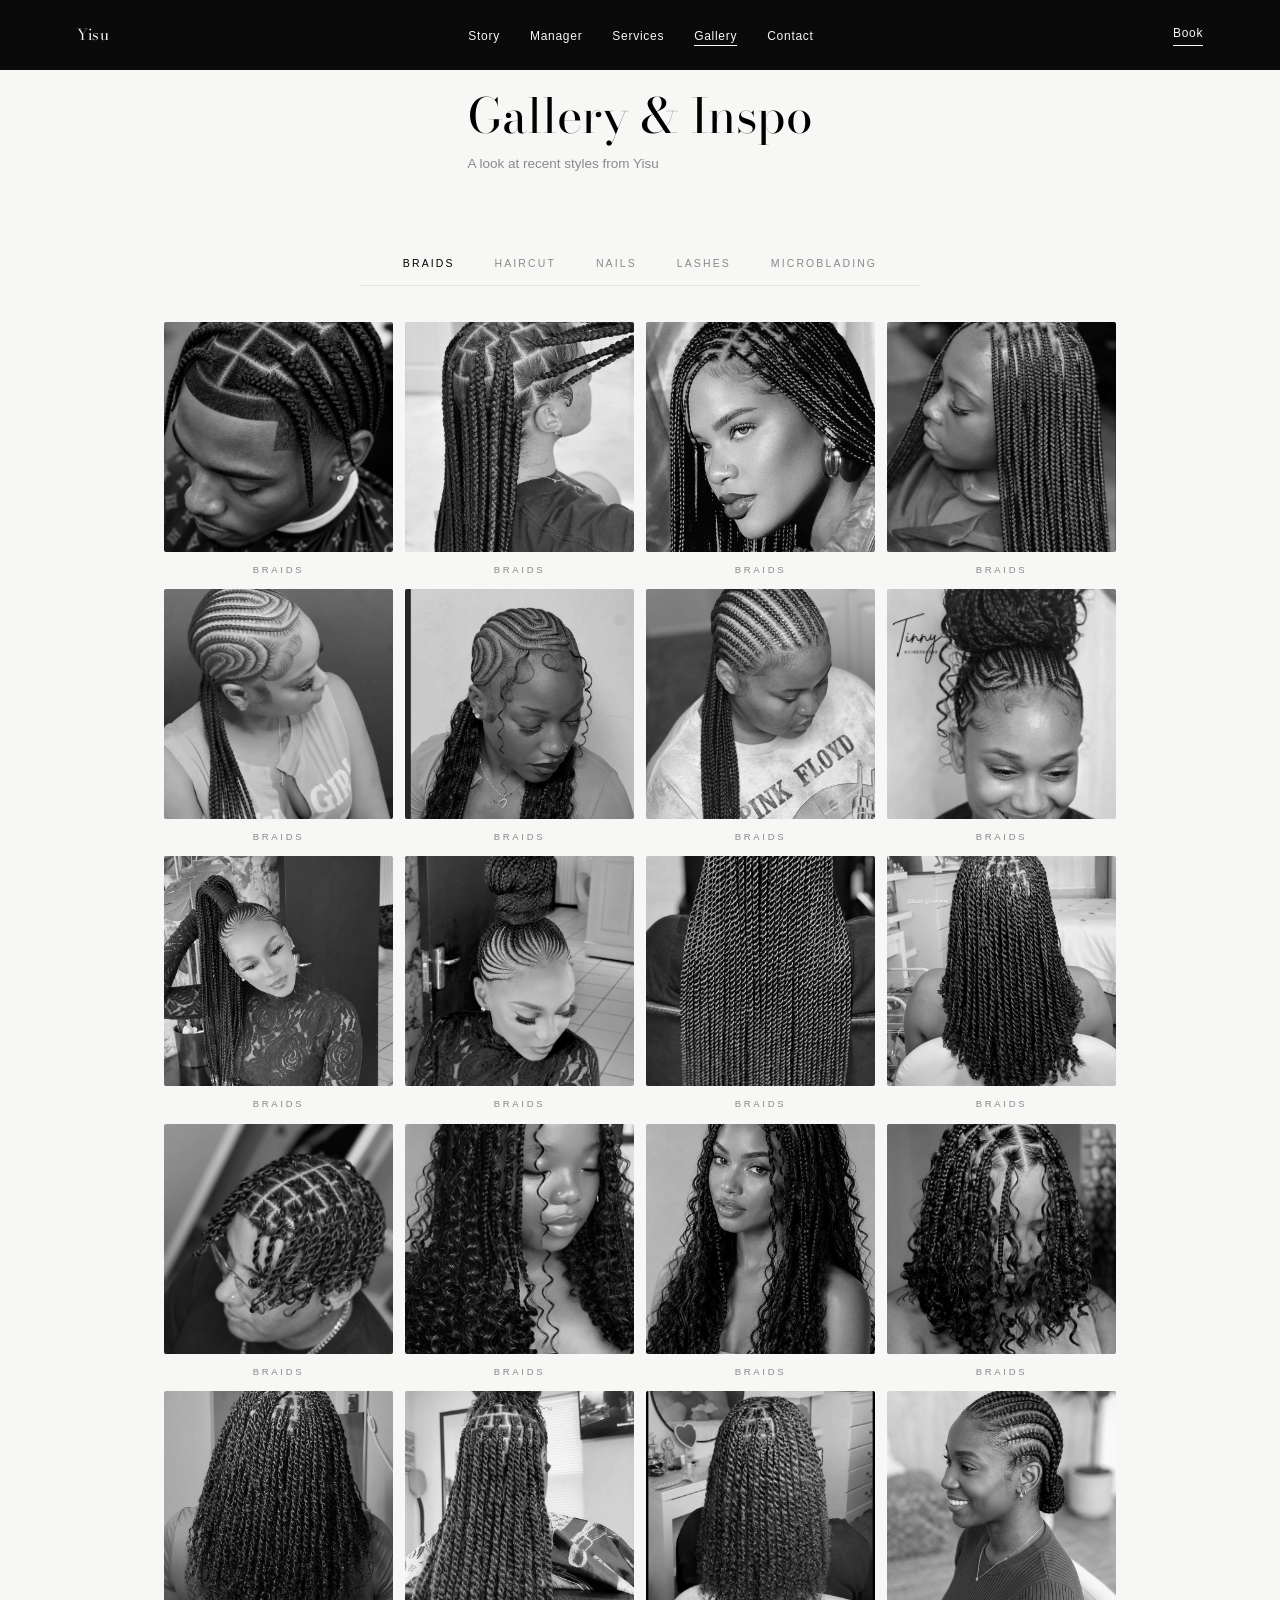
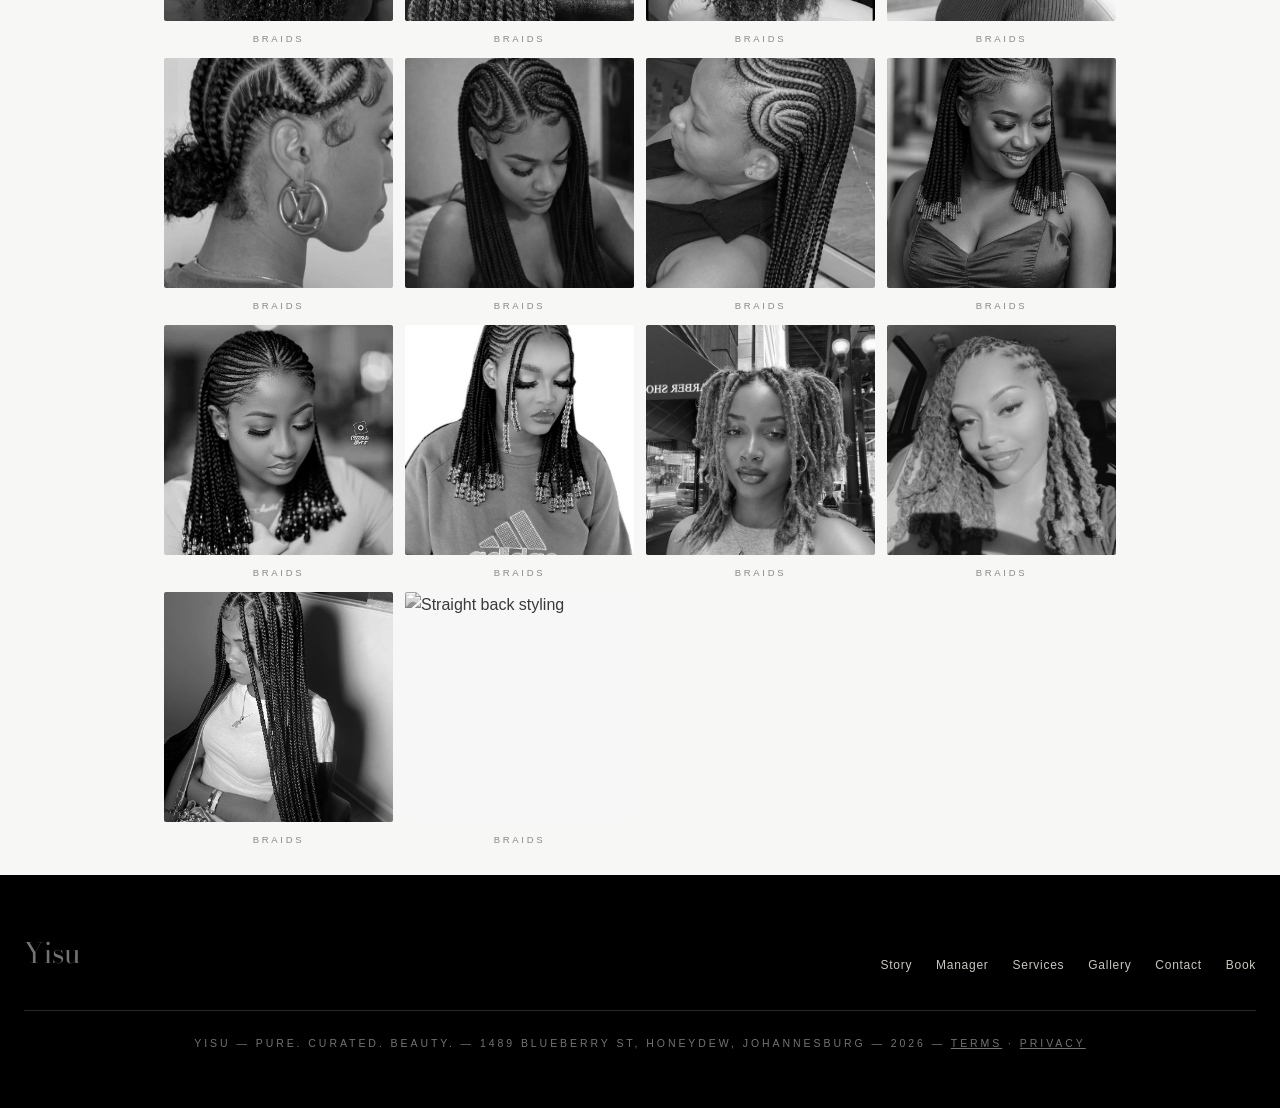
==== commit 6f2e6202: "Update gallery page" ====
--- a/yisu-beauty-gallery.html
+++ b/yisu-beauty-gallery.html
@@ -71,14 +71,7 @@
     <img data-lightbox="gallery" src="images/straightback4.jpg" alt="Straight back">
     <p class="gallery-caption">Braids</p>
   </div>
-  <div class="gallery-item" data-gallery-category="braids">
-    <img data-lightbox="gallery" src="images/2-step-braids-1.jpg" alt="Two step braids">
-    <p class="gallery-caption">Braids</p>
-  </div>
-  <div class="gallery-item" data-gallery-category="braids">
-    <img data-lightbox="gallery" src="images/2-step-braids-2.jpg" alt="Two step braids">
-    <p class="gallery-caption">Braids</p>
-  </div>
+  
   <div class="gallery-item" data-gallery-category="braids">
     <img data-lightbox="gallery" src="images/straightup1.jpg" alt="Straight up">
     <p class="gallery-caption">Braids</p>
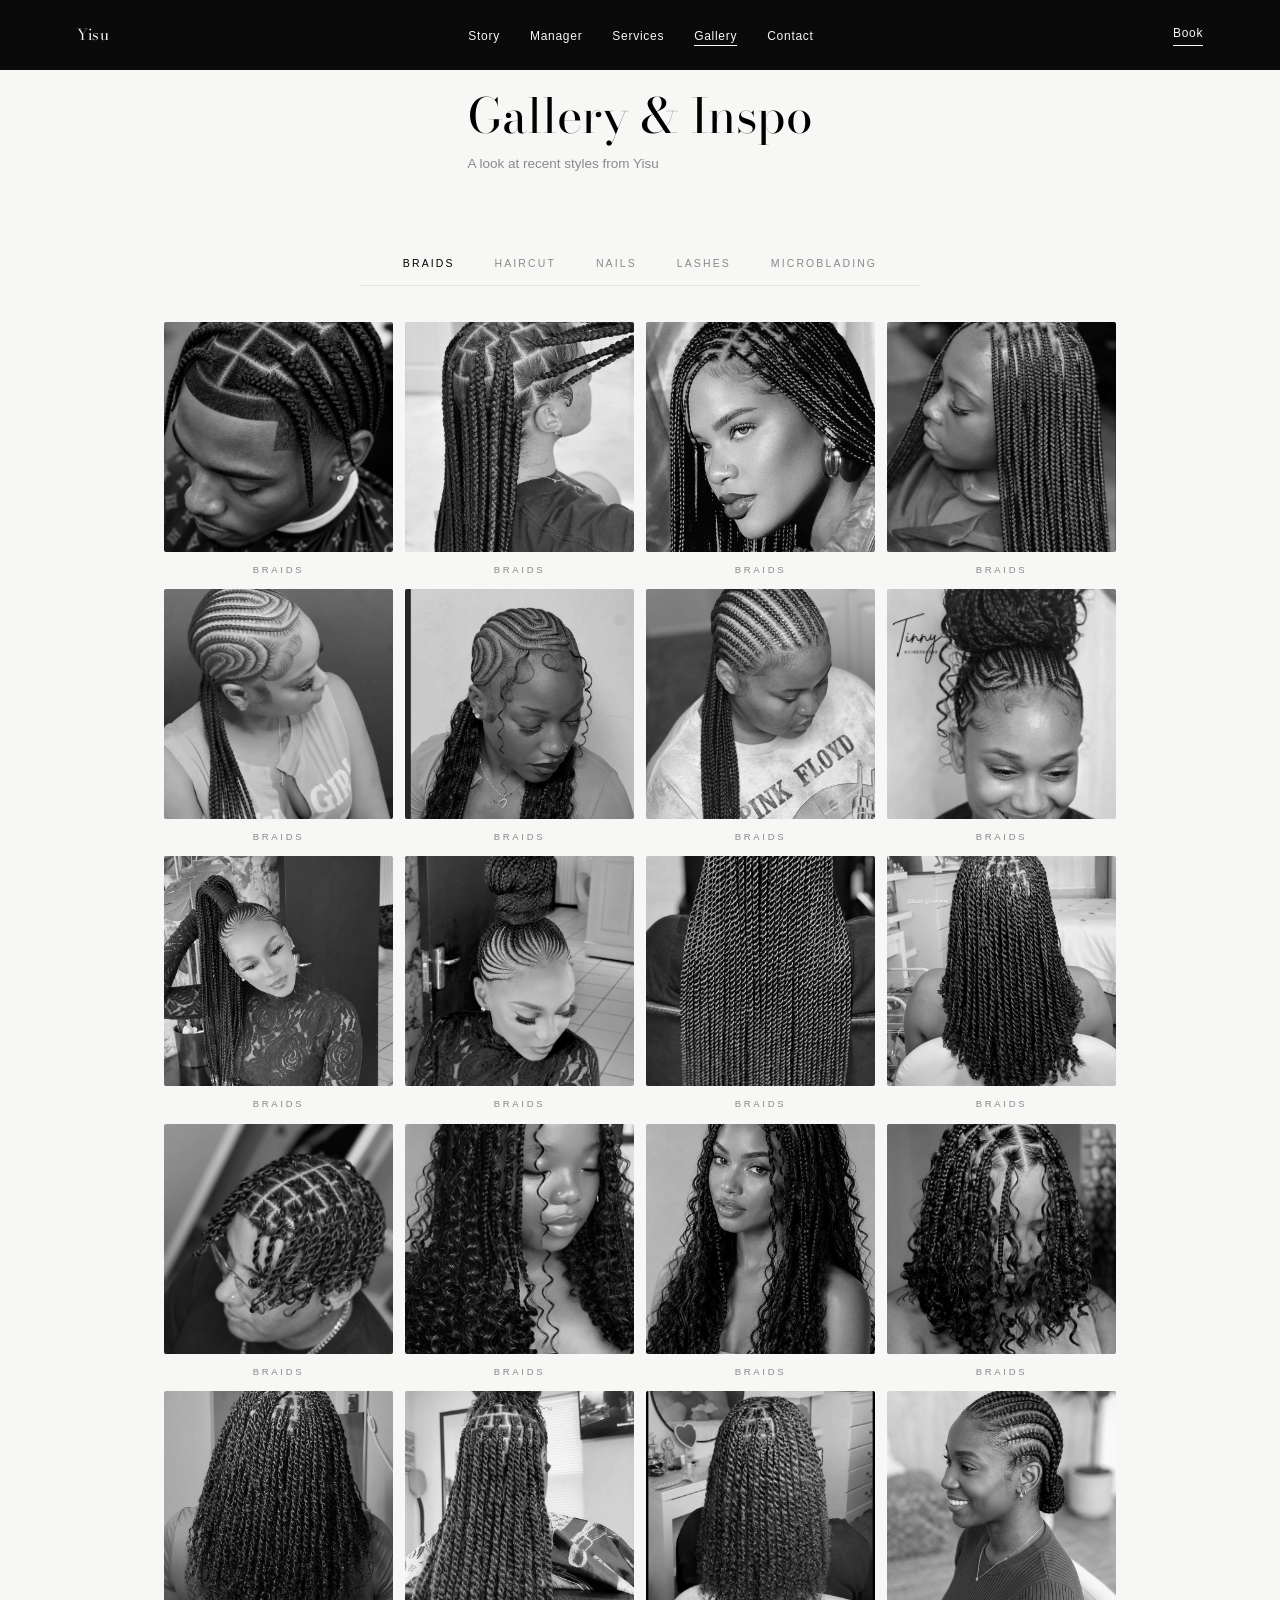
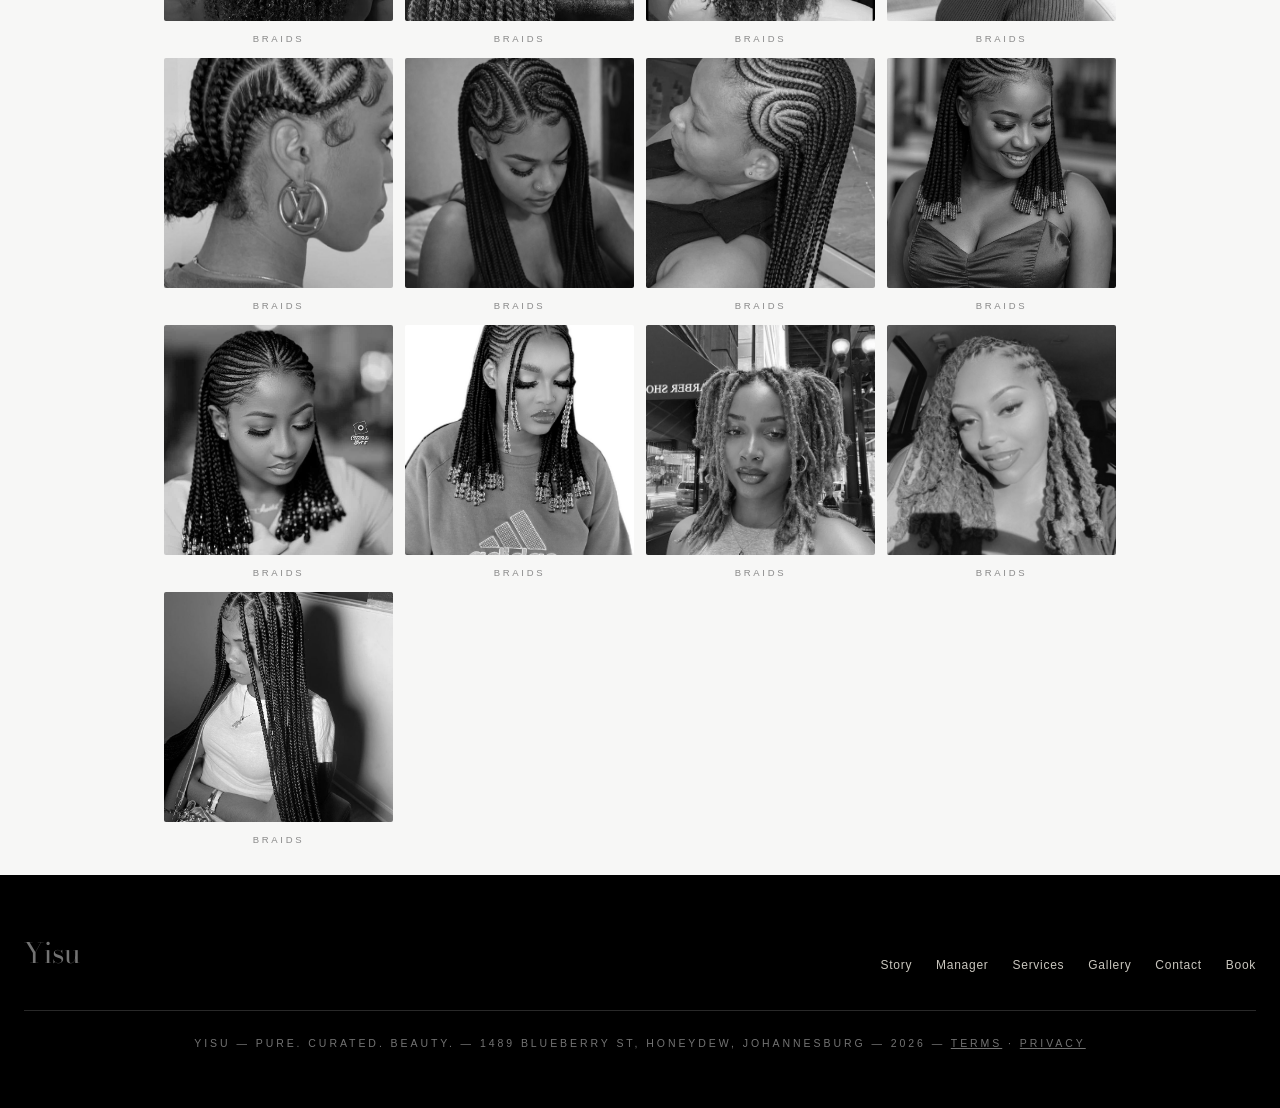
==== commit 5e58c9fb: "Update gallery page" ====
--- a/yisu-beauty-gallery.html
+++ b/yisu-beauty-gallery.html
@@ -160,10 +160,7 @@
     <img data-lightbox="gallery" src="images/boxbraids1.jpg" alt="Box braids">
     <p class="gallery-caption">Braids</p>
   </div>
-  <div class="gallery-item" data-gallery-category="braids">
-    <img data-lightbox="gallery" src="images/straightback-video.jpeg" alt="Straight back styling">
-    <p class="gallery-caption">Braids</p>
-  </div>
+  
 
   <!-- Haircut -->
   <div class="gallery-item" data-gallery-category="haircut-styles" style="display:none;">
